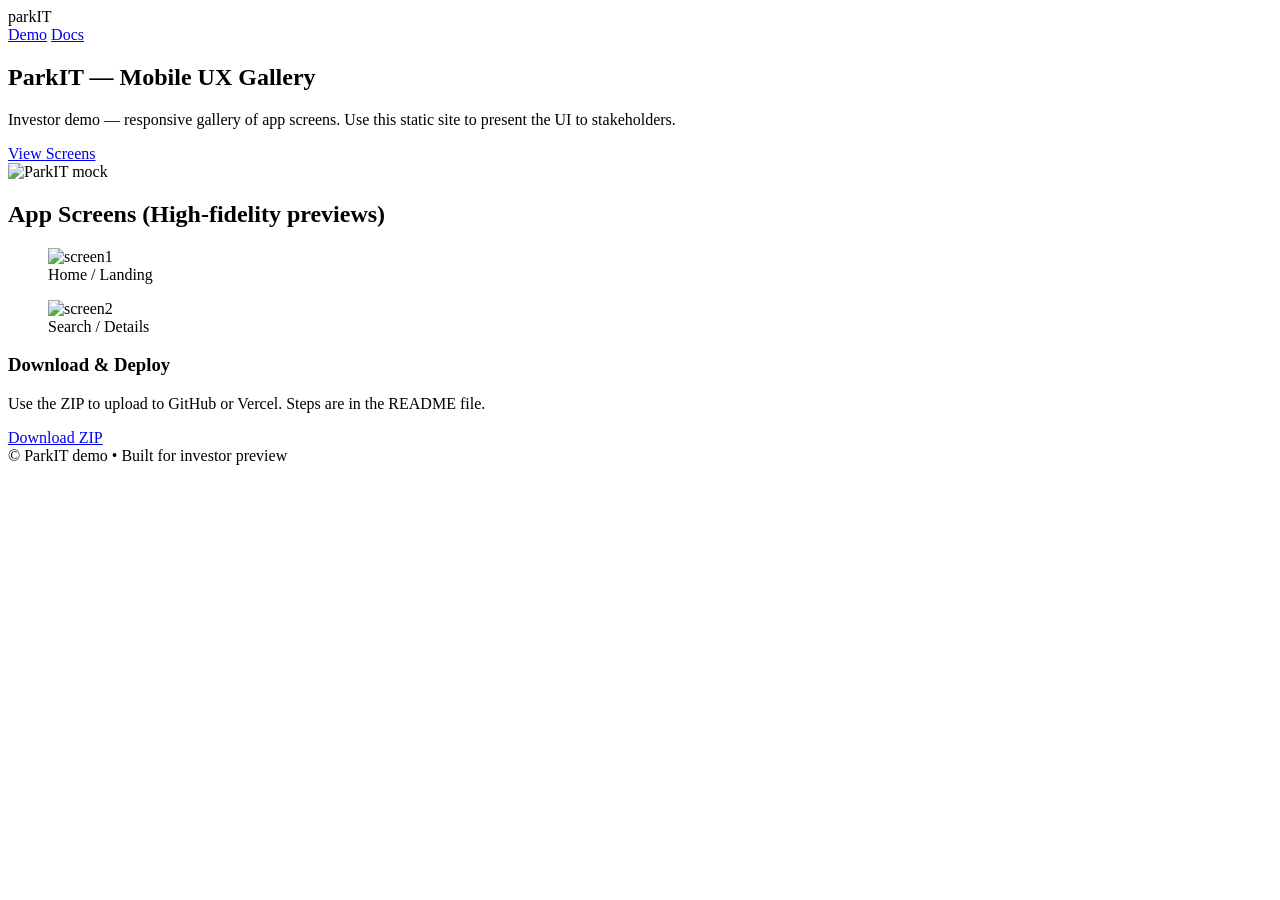
==== index.html @ c41cb34e "Add initial HTML structure for ParkIT demo" ====
<!doctype html>
<html lang="en">
<head>
  <meta charset="utf-8" />
  <meta name="viewport" content="width=device-width,initial-scale=1" />
  <title>ParkIT — Demo</title>
  <link rel="stylesheet" href="styles.css" />
</head>
<body>
  <header class="site-header">
    <div class="brand">park<span>IT</span></div>
    <nav class="nav-actions">
      <a href="#" class="btn">Demo</a>
      <a href="#" class="btn ghost">Docs</a>
    </nav>
  </header>

  <main class="container">
    <section class="hero">
      <div class="hero-left">
        <h1>ParkIT — Mobile UX Gallery</h1>
        <p>Investor demo — responsive gallery of app screens. Use this static site to present the UI to stakeholders.</p>
        <a class="primary" href="#gallery">View Screens</a>
      </div>
      <div class="hero-right">
        <div class="phone-mock">
          <img src="assets/ParkIT_1.png" alt="ParkIT mock" />
        </div>
      </div>
    </section>

    <section id="gallery" class="gallery">
      <h2>App Screens (High-fidelity previews)</h2>
      <div class="grid">
        <figure class="card"><img src="assets/ParkIT_1.png" alt="screen1"/><figcaption>Home / Landing</figcaption></figure>
        <figure class="card"><img src="assets/ParkIT_2.png" alt="screen2"/><figcaption>Search / Details</figcaption></figure>
      </div>
    </section>

    <section class="cta">
      <div>
        <h3>Download & Deploy</h3>
        <p>Use the ZIP to upload to GitHub or Vercel. Steps are in the README file.</p>
      </div>
      <div>
        <a class="primary" href="parkit_demo.zip" download>Download ZIP</a>
      </div>
    </section>
  </main>

  <footer class="site-footer">© ParkIT demo • Built for investor preview</footer>
</body>
</html>
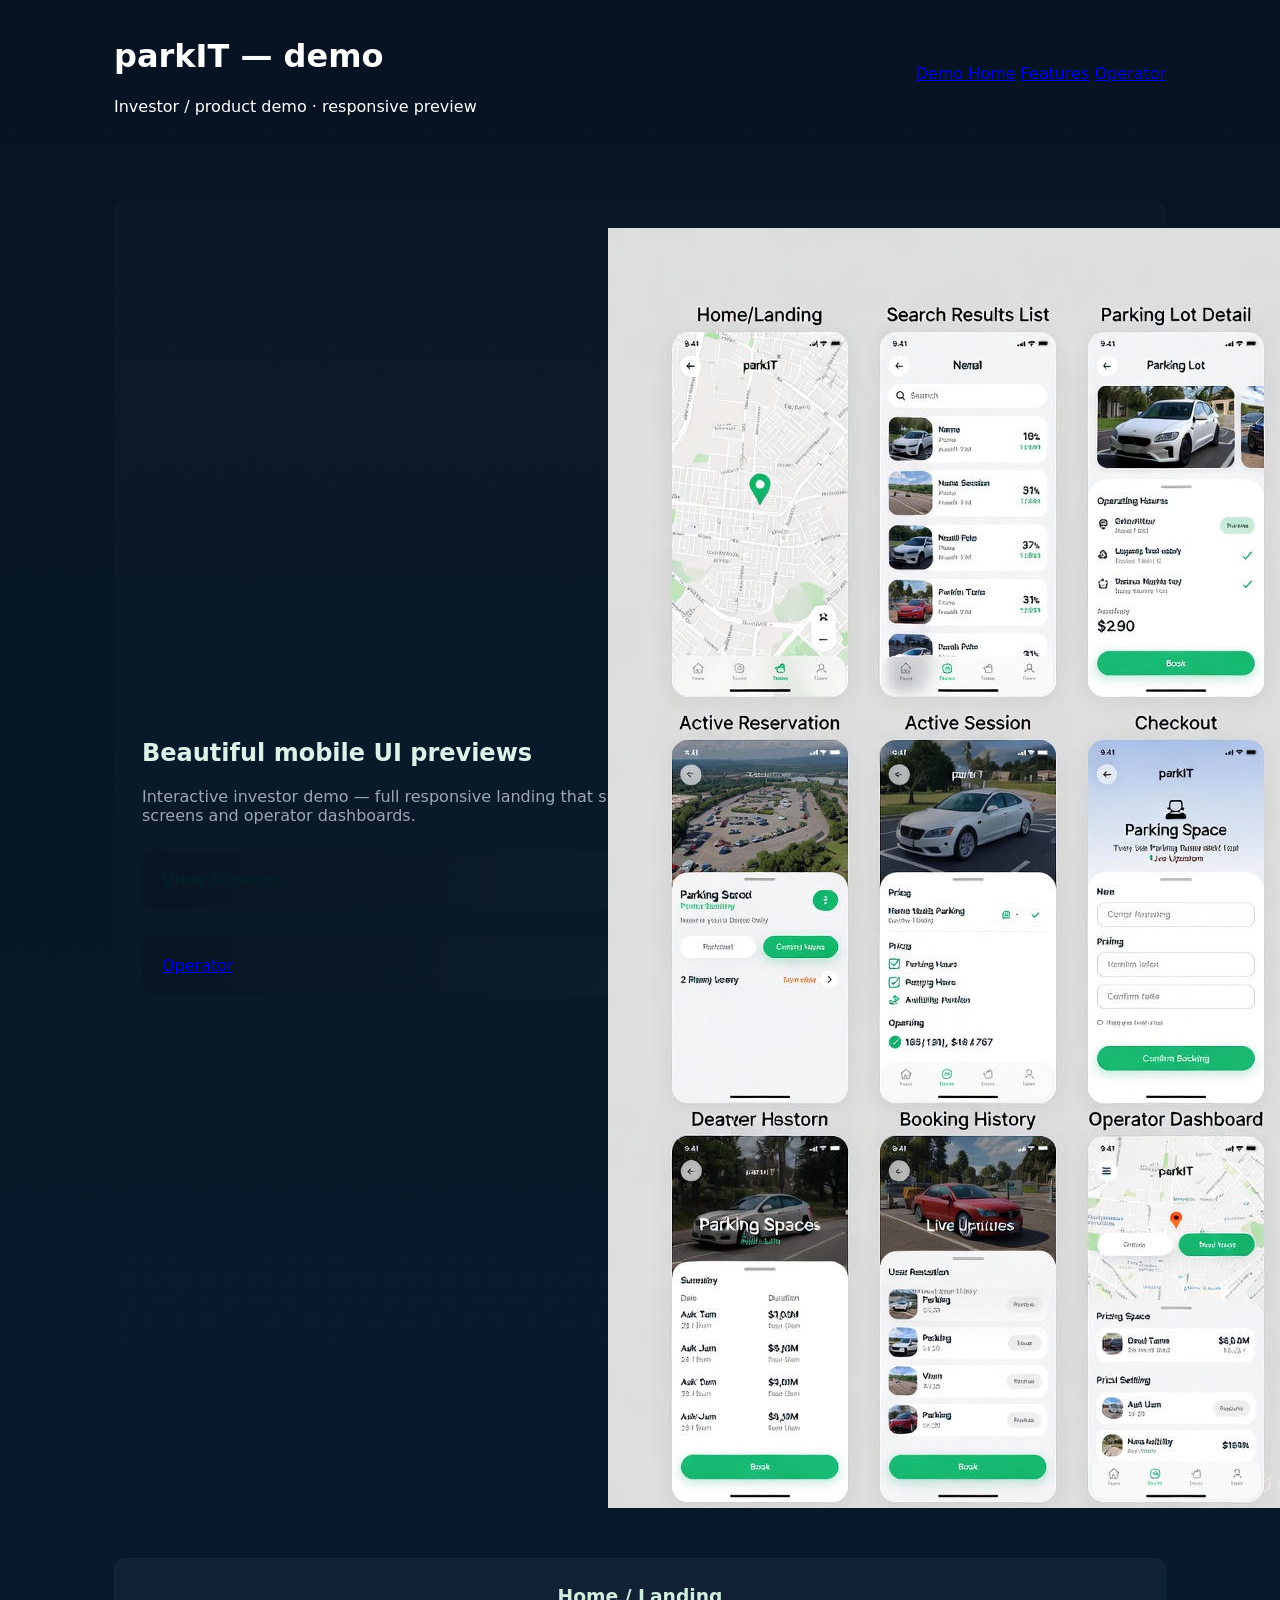
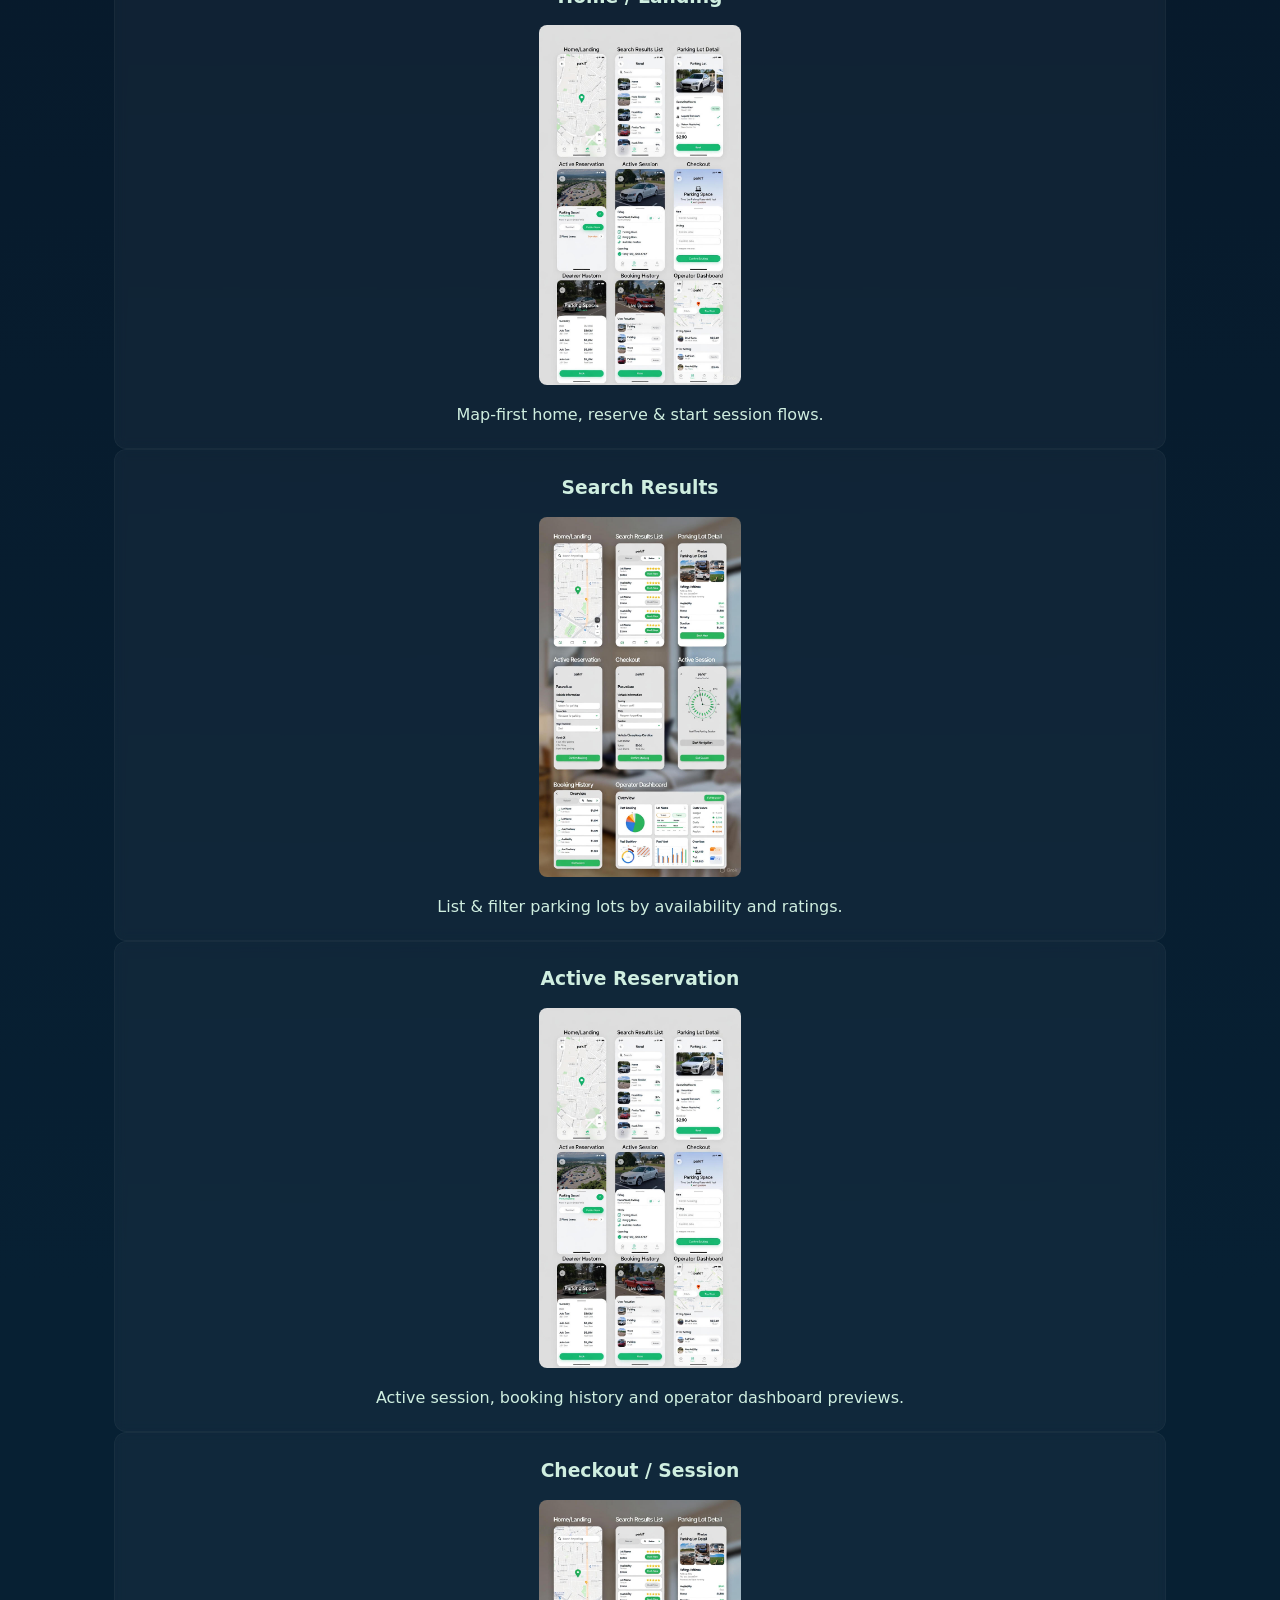
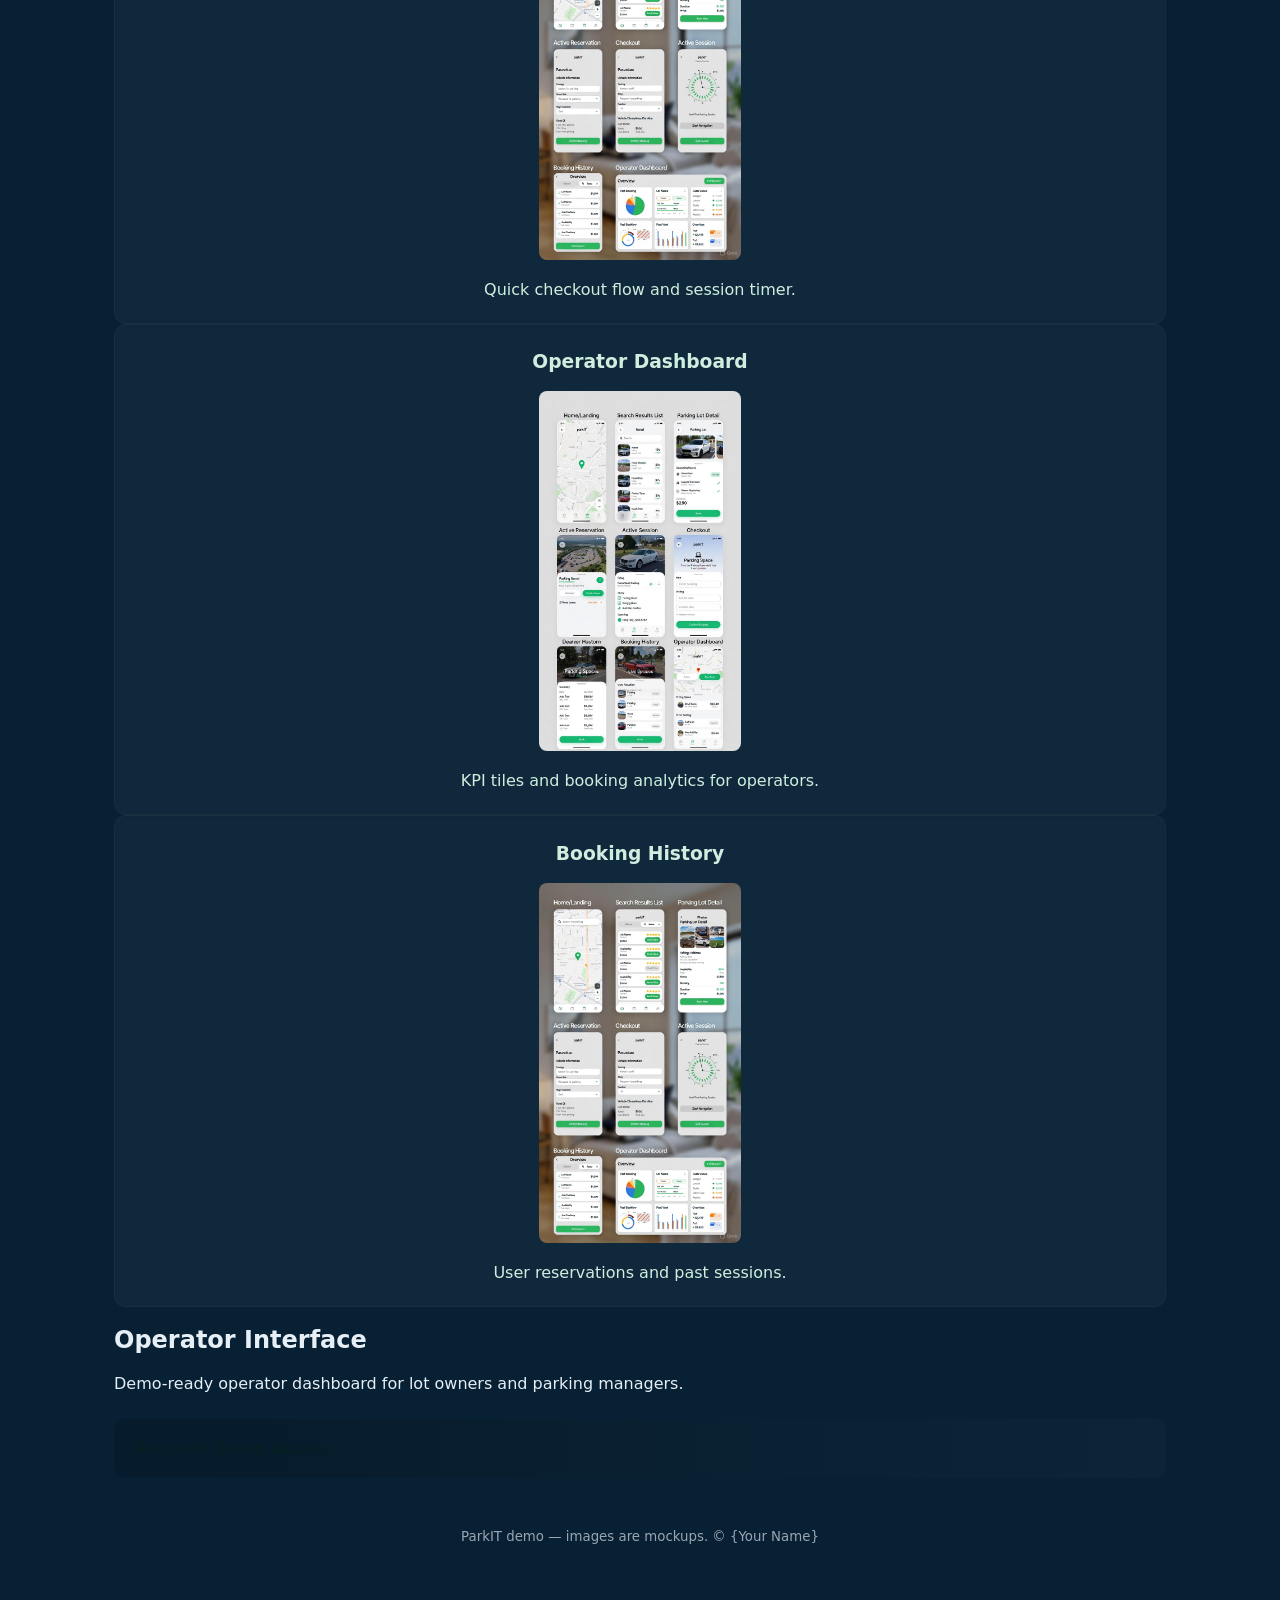
==== commit 8a34f6f7: "Revamp index.html for improved layout and content Updated the index.html file to enhance the layout " ====
--- a/index.html
+++ b/index.html
@@ -8,46 +8,102 @@
 </head>
 <body>
   <header class="site-header">
-    <div class="brand">park<span>IT</span></div>
-    <nav class="nav-actions">
-      <a href="#" class="btn">Demo</a>
-      <a href="#" class="btn ghost">Docs</a>
+    <div class="site-brand">
+      <h1>parkIT — demo</h1>
+      <p class="tag">Investor / product demo · responsive preview</p>
+    </div>
+    <nav class="top-nav">
+      <a href="#" class="btn">Demo Home</a>
+      <a href="#" class="btn">Features</a>
+      <a href="#" class="btn">Operator</a>
     </nav>
   </header>
 
   <main class="container">
     <section class="hero">
       <div class="hero-left">
-        <h1>ParkIT — Mobile UX Gallery</h1>
-        <p>Investor demo — responsive gallery of app screens. Use this static site to present the UI to stakeholders.</p>
-        <a class="primary" href="#gallery">View Screens</a>
+        <h2>Beautiful mobile UI previews</h2>
+        <p>Interactive investor demo — full responsive landing that showcases app screens and operator dashboards.</p>
+        <div class="cta-row">
+          <a class="cta primary" href="#screens">View Screens</a>
+          <a class="cta" href="#operator">Operator</a>
+        </div>
       </div>
       <div class="hero-right">
-        <div class="phone-mock">
-          <img src="assets/ParkIT_1.png" alt="ParkIT mock" />
-        </div>
+        <!-- responsive picture: fallback to PNG; add more sizes if you have them -->
+        <picture>
+          <source media="(max-width:640px)" srcset="assets/ParkIT_2.png">
+          <img src="assets/ParkIT_1.png" alt="ParkIT screens overview" loading="lazy" />
+        </picture>
       </div>
     </section>
 
-    <section id="gallery" class="gallery">
-      <h2>App Screens (High-fidelity previews)</h2>
-      <div class="grid">
-        <figure class="card"><img src="assets/ParkIT_1.png" alt="screen1"/><figcaption>Home / Landing</figcaption></figure>
-        <figure class="card"><img src="assets/ParkIT_2.png" alt="screen2"/><figcaption>Search / Details</figcaption></figure>
-      </div>
+    <section id="screens" class="screens-grid">
+      <!-- Card 1 -->
+      <article class="card">
+        <h3>Home / Landing</h3>
+        <div class="card-media">
+          <picture>
+            <source media="(max-width:640px)" srcset="assets/ParkIT_2.png">
+            <img src="assets/ParkIT_1.png" alt="Home / Landing" loading="lazy" />
+          </picture>
+        </div>
+        <p class="muted">Map-first home, reserve & start session flows.</p>
+      </article>
+
+      <!-- Card 2 -->
+      <article class="card">
+        <h3>Search Results</h3>
+        <div class="card-media">
+          <img src="assets/ParkIT_2.png" alt="Search Results" loading="lazy" />
+        </div>
+        <p class="muted">List & filter parking lots by availability and ratings.</p>
+      </article>
+
+      <!-- Card 3 -->
+      <article class="card">
+        <h3>Active Reservation</h3>
+        <div class="card-media">
+          <img src="assets/ParkIT_1.png" alt="Active Reservation" loading="lazy" />
+        </div>
+        <p class="muted">Active session, booking history and operator dashboard previews.</p>
+      </article>
+
+      <!-- More cards: duplicate / adapt as needed -->
+      <article class="card">
+        <h3>Checkout / Session</h3>
+        <div class="card-media">
+          <img src="assets/ParkIT_2.png" alt="Checkout" loading="lazy" />
+        </div>
+        <p class="muted">Quick checkout flow and session timer.</p>
+      </article>
+
+      <article class="card">
+        <h3>Operator Dashboard</h3>
+        <div class="card-media">
+          <img src="assets/ParkIT_1.png" alt="Operator dashboard" loading="lazy" />
+        </div>
+        <p class="muted">KPI tiles and booking analytics for operators.</p>
+      </article>
+
+      <article class="card">
+        <h3>Booking History</h3>
+        <div class="card-media">
+          <img src="assets/ParkIT_2.png" alt="Booking history" loading="lazy" />
+        </div>
+        <p class="muted">User reservations and past sessions.</p>
+      </article>
     </section>
 
-    <section class="cta">
-      <div>
-        <h3>Download & Deploy</h3>
-        <p>Use the ZIP to upload to GitHub or Vercel. Steps are in the README file.</p>
-      </div>
-      <div>
-        <a class="primary" href="parkit_demo.zip" download>Download ZIP</a>
-      </div>
+    <section id="operator" class="operator-cta">
+      <h2>Operator Interface</h2>
+      <p>Demo-ready operator dashboard for lot owners and parking managers.</p>
+      <a class="cta primary" href="#">Request Demo Access</a>
     </section>
+
+    <footer class="site-footer">
+      <small>ParkIT demo — images are mockups. © {Your Name}</small>
+    </footer>
   </main>
-
-  <footer class="site-footer">© ParkIT demo • Built for investor preview</footer>
 </body>
 </html>
--- a/styles.css
+++ b/styles.css
@@ -0,0 +1,35 @@
+:root{
+  --bg:#071323; --muted:#9aa6b2; --accent:#00b47a; --glass: rgba(255,255,255,0.04);
+  --max-width:1100px;
+}
+*{box-sizing:border-box}
+body{font-family:Inter,system-ui,-apple-system,"Segoe UI",Roboto,Arial;color:#e6eef6;background:linear-gradient(180deg,#071323 0%, #072033 60%);margin:0;padding:0}
+.container{max-width:var(--max-width);margin:28px auto;padding:24px}
+.site-header{display:flex;align-items:center;justify-content:space-between;padding:16px 24px;max-width:var(--max-width);margin:0 auto;color:#fff}
+.brand{font-weight:700;font-size:22px}
+.brand span{color:var(--accent)}
+.nav-actions .btn{background:transparent;border:1px solid rgba(255,255,255,0.06);padding:8px 12px;margin-left:8px;border-radius:8px;color:#d7e9f2;text-decoration:none}
+.nav-actions .btn.ghost{opacity:0.7}
+.hero{display:flex;gap:24px;align-items:center;justify-content:space-between;padding:28px;background:linear-gradient(180deg, rgba(255,255,255,0.02), transparent);border-radius:12px;margin-bottom:18px}
+.hero-left{flex:1;color:#dff2ea}
+.hero-left h1{font-size:34px;margin:0 0 8px}
+.hero-left p{color:var(--muted);margin:0 0 16px;max-width:640px}
+.primary{background:var(--accent);padding:10px 16px;color:#052024;border-radius:10px;text-decoration:none;font-weight:600}
+.hero-right{width:340px;display:flex;justify-content:center}
+.phone-mock{width:260px;height:520px;border-radius:28px;background:linear-gradient(180deg,#fff,#f5f7f9);box-shadow:0 12px 30px rgba(0,0,0,0.6);overflow:hidden;display:flex;align-items:center;justify-content:center}
+.phone-mock img{width:100%;height:100%;object-fit:cover;display:block}
+
+.gallery h2{color:#e7f9ee;margin:12px 0 10px}
+.grid{display:grid;grid-template-columns:repeat(auto-fit,minmax(220px,1fr));gap:16px}
+.card{background:var(--glass);padding:8px;border-radius:12px;color:#cfeee0;border:1px solid rgba(255,255,255,0.03);backdrop-filter: blur(6px);display:flex;flex-direction:column;align-items:center}
+.card img{width:100%;height:360px;object-fit:cover;border-radius:8px}
+.card figcaption{font-size:12px;color:var(--muted);margin-top:8px}
+
+.cta{margin:26px 0;padding:20px;background:linear-gradient(90deg, rgba(0,0,0,0.15), rgba(255,255,255,0.02));border-radius:10px;display:flex;align-items:center;justify-content:space-between}
+.site-footer{text-align:center;color:var(--muted);padding:22px 0;margin-top:10px}
+@media(max-width:800px){
+  .hero{flex-direction:column;align-items:flex-start}
+  .hero-right{width:100%}
+  .phone-mock{width:220px;height:420px}
+  .card img{height:220px}
+}
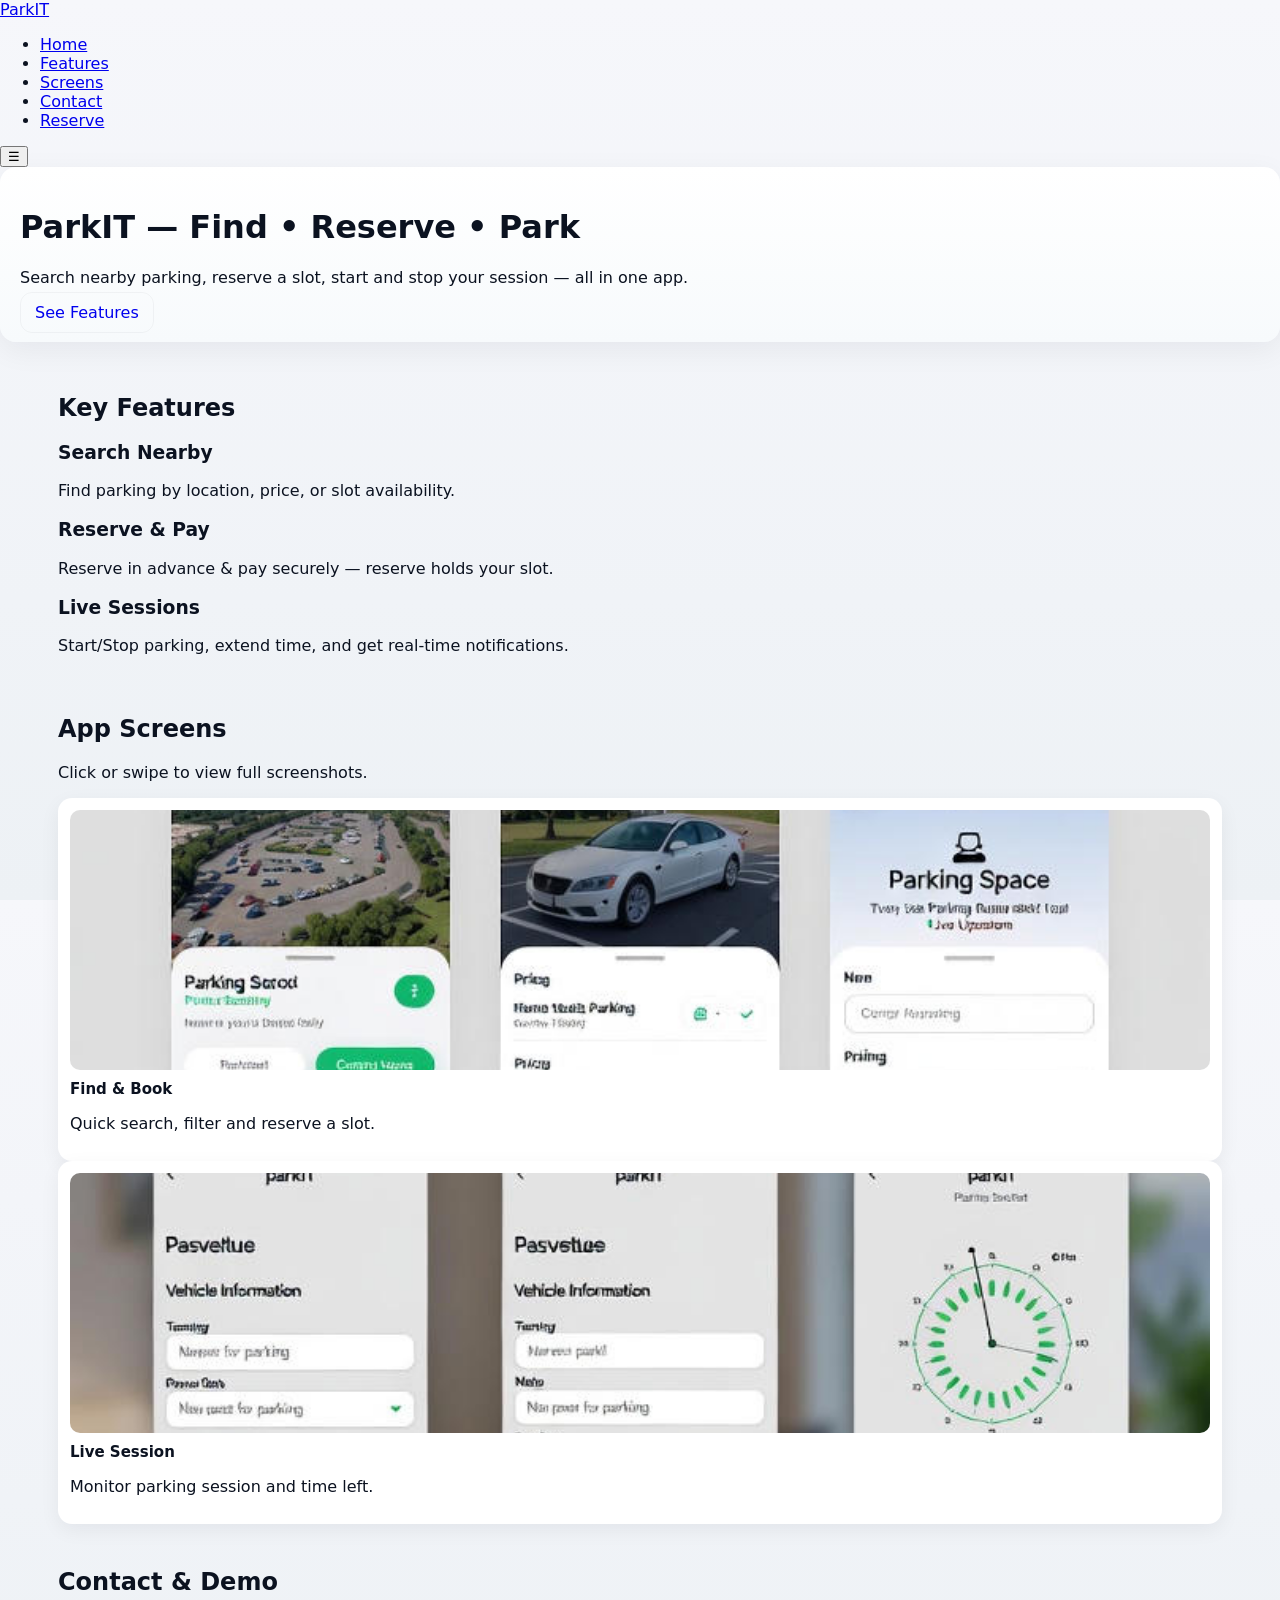
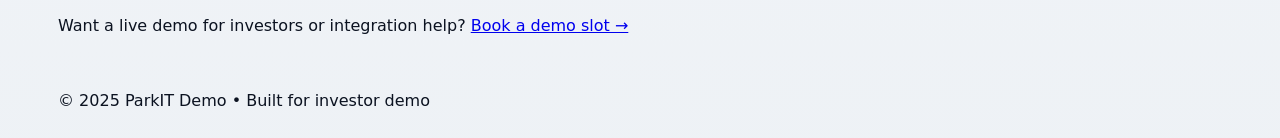
==== commit 65832431: "Refactor index.html for improved layout and content Updated the title and added navigation and featu" ====
--- a/index.html
+++ b/index.html
@@ -3,107 +3,98 @@
 <head>
   <meta charset="utf-8" />
   <meta name="viewport" content="width=device-width,initial-scale=1" />
-  <title>ParkIT — Demo</title>
+  <title>ParkIT — Smart Parking Demo</title>
   <link rel="stylesheet" href="styles.css" />
 </head>
 <body>
-  <header class="site-header">
-    <div class="site-brand">
-      <h1>parkIT — demo</h1>
-      <p class="tag">Investor / product demo · responsive preview</p>
+  <!-- NAV -->
+  <nav class="nav" id="topNav">
+    <div class="nav-inner">
+      <a class="brand" href="/">ParkIT</a>
+      <ul class="nav-links" id="navLinks">
+        <li><a href="#home" class="nav-link">Home</a></li>
+        <li><a href="#features" class="nav-link">Features</a></li>
+        <li><a href="#screens" class="nav-link">Screens</a></li>
+        <li><a href="#contact" class="nav-link">Contact</a></li>
+        <li><a href="/reserve.html" class="nav-link external">Reserve</a></li>
+      </ul>
+      <button class="nav-toggle" id="navToggle" aria-label="Open menu">☰</button>
     </div>
-    <nav class="top-nav">
-      <a href="#" class="btn">Demo Home</a>
-      <a href="#" class="btn">Features</a>
-      <a href="#" class="btn">Operator</a>
-    </nav>
+  </nav>
+
+  <!-- HERO / HOME -->
+  <header id="home" class="hero">
+    <div class="hero-inner">
+      <h1>ParkIT — Find • Reserve • Park</h1>
+      <p>Search nearby parking, reserve a slot, start and stop your session — all in one app.</p>
+      <a href="#features" class="cta">See Features</a>
+    </div>
   </header>
 
-  <main class="container">
-    <section class="hero">
-      <div class="hero-left">
-        <h2>Beautiful mobile UI previews</h2>
-        <p>Interactive investor demo — full responsive landing that showcases app screens and operator dashboards.</p>
-        <div class="cta-row">
-          <a class="cta primary" href="#screens">View Screens</a>
-          <a class="cta" href="#operator">Operator</a>
+  <!-- FEATURES -->
+  <section id="features" class="section">
+    <div class="container">
+      <h2>Key Features</h2>
+      <div class="feature-grid">
+        <div class="feature">
+          <h3>Search Nearby</h3>
+          <p>Find parking by location, price, or slot availability.</p>
+        </div>
+        <div class="feature">
+          <h3>Reserve & Pay</h3>
+          <p>Reserve in advance & pay securely — reserve holds your slot.</p>
+        </div>
+        <div class="feature">
+          <h3>Live Sessions</h3>
+          <p>Start/Stop parking, extend time, and get real-time notifications.</p>
         </div>
       </div>
-      <div class="hero-right">
-        <!-- responsive picture: fallback to PNG; add more sizes if you have them -->
-        <picture>
-          <source media="(max-width:640px)" srcset="assets/ParkIT_2.png">
-          <img src="assets/ParkIT_1.png" alt="ParkIT screens overview" loading="lazy" />
-        </picture>
+    </div>
+  </section>
+
+  <!-- SCREENS -->
+  <section id="screens" class="section screens">
+    <div class="container">
+      <h2>App Screens</h2>
+      <p class="muted">Click or swipe to view full screenshots.</p>
+      <div class="cards-grid">
+        <div class="card">
+          <div class="card-media">
+            <img src="assets/ParkIT_1.png" alt="ParkIT screenshot 1" />
+          </div>
+          <div class="card-body">
+            <h3>Find & Book</h3>
+            <p>Quick search, filter and reserve a slot.</p>
+          </div>
+        </div>
+
+        <div class="card">
+          <div class="card-media">
+            <img src="assets/ParkIT_2.png" alt="ParkIT screenshot 2" />
+          </div>
+          <div class="card-body">
+            <h3>Live Session</h3>
+            <p>Monitor parking session and time left.</p>
+          </div>
+        </div>
       </div>
-    </section>
+    </div>
+  </section>
 
-    <section id="screens" class="screens-grid">
-      <!-- Card 1 -->
-      <article class="card">
-        <h3>Home / Landing</h3>
-        <div class="card-media">
-          <picture>
-            <source media="(max-width:640px)" srcset="assets/ParkIT_2.png">
-            <img src="assets/ParkIT_1.png" alt="Home / Landing" loading="lazy" />
-          </picture>
-        </div>
-        <p class="muted">Map-first home, reserve & start session flows.</p>
-      </article>
+  <!-- CONTACT -->
+  <section id="contact" class="section contact">
+    <div class="container">
+      <h2>Contact & Demo</h2>
+      <p>Want a live demo for investors or integration help? <a href="/reserve.html">Book a demo slot →</a></p>
+    </div>
+  </section>
 
-      <!-- Card 2 -->
-      <article class="card">
-        <h3>Search Results</h3>
-        <div class="card-media">
-          <img src="assets/ParkIT_2.png" alt="Search Results" loading="lazy" />
-        </div>
-        <p class="muted">List & filter parking lots by availability and ratings.</p>
-      </article>
+  <footer class="footer">
+    <div class="container">
+      <p>© 2025 ParkIT Demo • Built for investor demo</p>
+    </div>
+  </footer>
 
-      <!-- Card 3 -->
-      <article class="card">
-        <h3>Active Reservation</h3>
-        <div class="card-media">
-          <img src="assets/ParkIT_1.png" alt="Active Reservation" loading="lazy" />
-        </div>
-        <p class="muted">Active session, booking history and operator dashboard previews.</p>
-      </article>
-
-      <!-- More cards: duplicate / adapt as needed -->
-      <article class="card">
-        <h3>Checkout / Session</h3>
-        <div class="card-media">
-          <img src="assets/ParkIT_2.png" alt="Checkout" loading="lazy" />
-        </div>
-        <p class="muted">Quick checkout flow and session timer.</p>
-      </article>
-
-      <article class="card">
-        <h3>Operator Dashboard</h3>
-        <div class="card-media">
-          <img src="assets/ParkIT_1.png" alt="Operator dashboard" loading="lazy" />
-        </div>
-        <p class="muted">KPI tiles and booking analytics for operators.</p>
-      </article>
-
-      <article class="card">
-        <h3>Booking History</h3>
-        <div class="card-media">
-          <img src="assets/ParkIT_2.png" alt="Booking history" loading="lazy" />
-        </div>
-        <p class="muted">User reservations and past sessions.</p>
-      </article>
-    </section>
-
-    <section id="operator" class="operator-cta">
-      <h2>Operator Interface</h2>
-      <p>Demo-ready operator dashboard for lot owners and parking managers.</p>
-      <a class="cta primary" href="#">Request Demo Access</a>
-    </section>
-
-    <footer class="site-footer">
-      <small>ParkIT demo — images are mockups. © {Your Name}</small>
-    </footer>
-  </main>
+  <script src="main.js"></script>
 </body>
 </html>
--- a/styles.css
+++ b/styles.css
@@ -1,35 +1,111 @@
 :root{
-  --bg:#071323; --muted:#9aa6b2; --accent:#00b47a; --glass: rgba(255,255,255,0.04);
-  --max-width:1100px;
+  --bg:#0f1720;
+  --card:#ffffff;
+  --muted:#6b7280;
+  --accent:#10B981;
+  --max-width:1200px;
+  --gap:18px;
+  --radius:14px;
+  --pad:18px;
+  --text:#0b1220;
+  --glass: rgba(255,255,255,0.06);
 }
+
 *{box-sizing:border-box}
-body{font-family:Inter,system-ui,-apple-system,"Segoe UI",Roboto,Arial;color:#e6eef6;background:linear-gradient(180deg,#071323 0%, #072033 60%);margin:0;padding:0}
-.container{max-width:var(--max-width);margin:28px auto;padding:24px}
-.site-header{display:flex;align-items:center;justify-content:space-between;padding:16px 24px;max-width:var(--max-width);margin:0 auto;color:#fff}
-.brand{font-weight:700;font-size:22px}
-.brand span{color:var(--accent)}
-.nav-actions .btn{background:transparent;border:1px solid rgba(255,255,255,0.06);padding:8px 12px;margin-left:8px;border-radius:8px;color:#d7e9f2;text-decoration:none}
-.nav-actions .btn.ghost{opacity:0.7}
-.hero{display:flex;gap:24px;align-items:center;justify-content:space-between;padding:28px;background:linear-gradient(180deg, rgba(255,255,255,0.02), transparent);border-radius:12px;margin-bottom:18px}
-.hero-left{flex:1;color:#dff2ea}
-.hero-left h1{font-size:34px;margin:0 0 8px}
-.hero-left p{color:var(--muted);margin:0 0 16px;max-width:640px}
-.primary{background:var(--accent);padding:10px 16px;color:#052024;border-radius:10px;text-decoration:none;font-weight:600}
-.hero-right{width:340px;display:flex;justify-content:center}
-.phone-mock{width:260px;height:520px;border-radius:28px;background:linear-gradient(180deg,#fff,#f5f7f9);box-shadow:0 12px 30px rgba(0,0,0,0.6);overflow:hidden;display:flex;align-items:center;justify-content:center}
-.phone-mock img{width:100%;height:100%;object-fit:cover;display:block}
+html,body{height:100%}
+body{
+  margin:0;
+  font-family:Inter, ui-sans-serif, system-ui, -apple-system, "Segoe UI", Roboto, "Helvetica Neue", Arial;
+  background: linear-gradient(180deg,#f6f7fb 0%, #edf1f5 100%);
+  color:var(--text);
+  -webkit-font-smoothing:antialiased;
+  -moz-osx-font-smoothing:grayscale;
+}
 
-.gallery h2{color:#e7f9ee;margin:12px 0 10px}
-.grid{display:grid;grid-template-columns:repeat(auto-fit,minmax(220px,1fr));gap:16px}
-.card{background:var(--glass);padding:8px;border-radius:12px;color:#cfeee0;border:1px solid rgba(255,255,255,0.03);backdrop-filter: blur(6px);display:flex;flex-direction:column;align-items:center}
-.card img{width:100%;height:360px;object-fit:cover;border-radius:8px}
-.card figcaption{font-size:12px;color:var(--muted);margin-top:8px}
+/* Header */
+.site-header{
+  max-width:var(--max-width);
+  margin:18px auto;
+  padding:8px 18px;
+  display:flex;
+  align-items:center;
+  justify-content:space-between;
+  gap:12px;
+}
+.site-brand h1{margin:0;font-size:18px;letter-spacing:0.6px}
+.tag{margin:4px 0 0;color:var(--muted);font-size:13px}
 
-.cta{margin:26px 0;padding:20px;background:linear-gradient(90deg, rgba(0,0,0,0.15), rgba(255,255,255,0.02));border-radius:10px;display:flex;align-items:center;justify-content:space-between}
-.site-footer{text-align:center;color:var(--muted);padding:22px 0;margin-top:10px}
-@media(max-width:800px){
-  .hero{flex-direction:column;align-items:flex-start}
-  .hero-right{width:100%}
-  .phone-mock{width:220px;height:420px}
-  .card img{height:220px}
+.top-nav .btn{
+  text-decoration:none;
+  color:var(--muted);
+  margin-left:10px;
+  padding:8px 12px;
+  border-radius:10px;
+  background:transparent;
+  border:1px solid rgba(15,17,32,0.04);
+  font-size:13px;
 }
+
+/* container */
+.container{max-width:var(--max-width);margin:0 auto;padding:12px 18px}
+
+/* Hero */
+.hero{
+  display:grid;
+  grid-template-columns:1fr;
+  gap:18px;
+  align-items:center;
+  margin-bottom:20px;
+  background:linear-gradient(180deg,#ffffff,#f7fafc);
+  padding:20px;
+  border-radius:16px;
+  box-shadow:0 8px 30px rgba(11,18,36,0.06);
+}
+.hero-left h2{margin:0 0 8px;font-size:22px}
+.hero-left p{margin:0 0 12px;color:var(--muted)}
+.cta-row{display:flex;gap:10px}
+.cta{padding:10px 14px;border-radius:12px;text-decoration:none;border:1px solid rgba(15,17,32,0.04)}
+.cta.primary{background:var(--accent);color:white;border:none}
+
+/* screens grid */
+.screens-grid{
+  display:grid;
+  grid-template-columns:1fr;
+  gap:var(--gap);
+  margin-top:18px;
+}
+
+.card{
+  border-radius:14px;
+  background:var(--card);
+  padding:12px;
+  box-shadow:0 6px 20px rgba(11,18,36,0.06);
+  display:flex;
+  flex-direction:column;
+  gap:10px;
+}
+.card h3{margin:0;font-size:15px}
+.card-media{height:360px;display:flex;align-items:center;justify-content:center;overflow:hidden;border-radius:10px}
+.card-media img{width:100%;height:100%;object-fit:cover;display:block}
+
+/* operator section */
+.operator-cta{
+  margin:28px 0;
+  padding:20px;border-radius:12px;background:linear-gradient(180deg,#ffffff,#f3fbf7);
+  display:flex;flex-direction:column;gap:12px;align-items:flex-start;
+}
+
+/* footer */
+.site-footer{padding:18px 0;color:var(--muted);font-size:13px;text-align:center}
+
+/* Responsive: bigger screens */
+@media(min-width:720px){
+  .hero{grid-template-columns:1fr 460px}
+  .screens-grid{grid-template-columns:repeat(2,1fr)}
+  .card-media{height:320px}
+}
+@media(min-width:1080px){
+  .screens-grid{grid-template-columns:repeat(3,1fr)}
+  .card-media{height:260px}
+  .hero-left h2{font-size:28px}
+}
